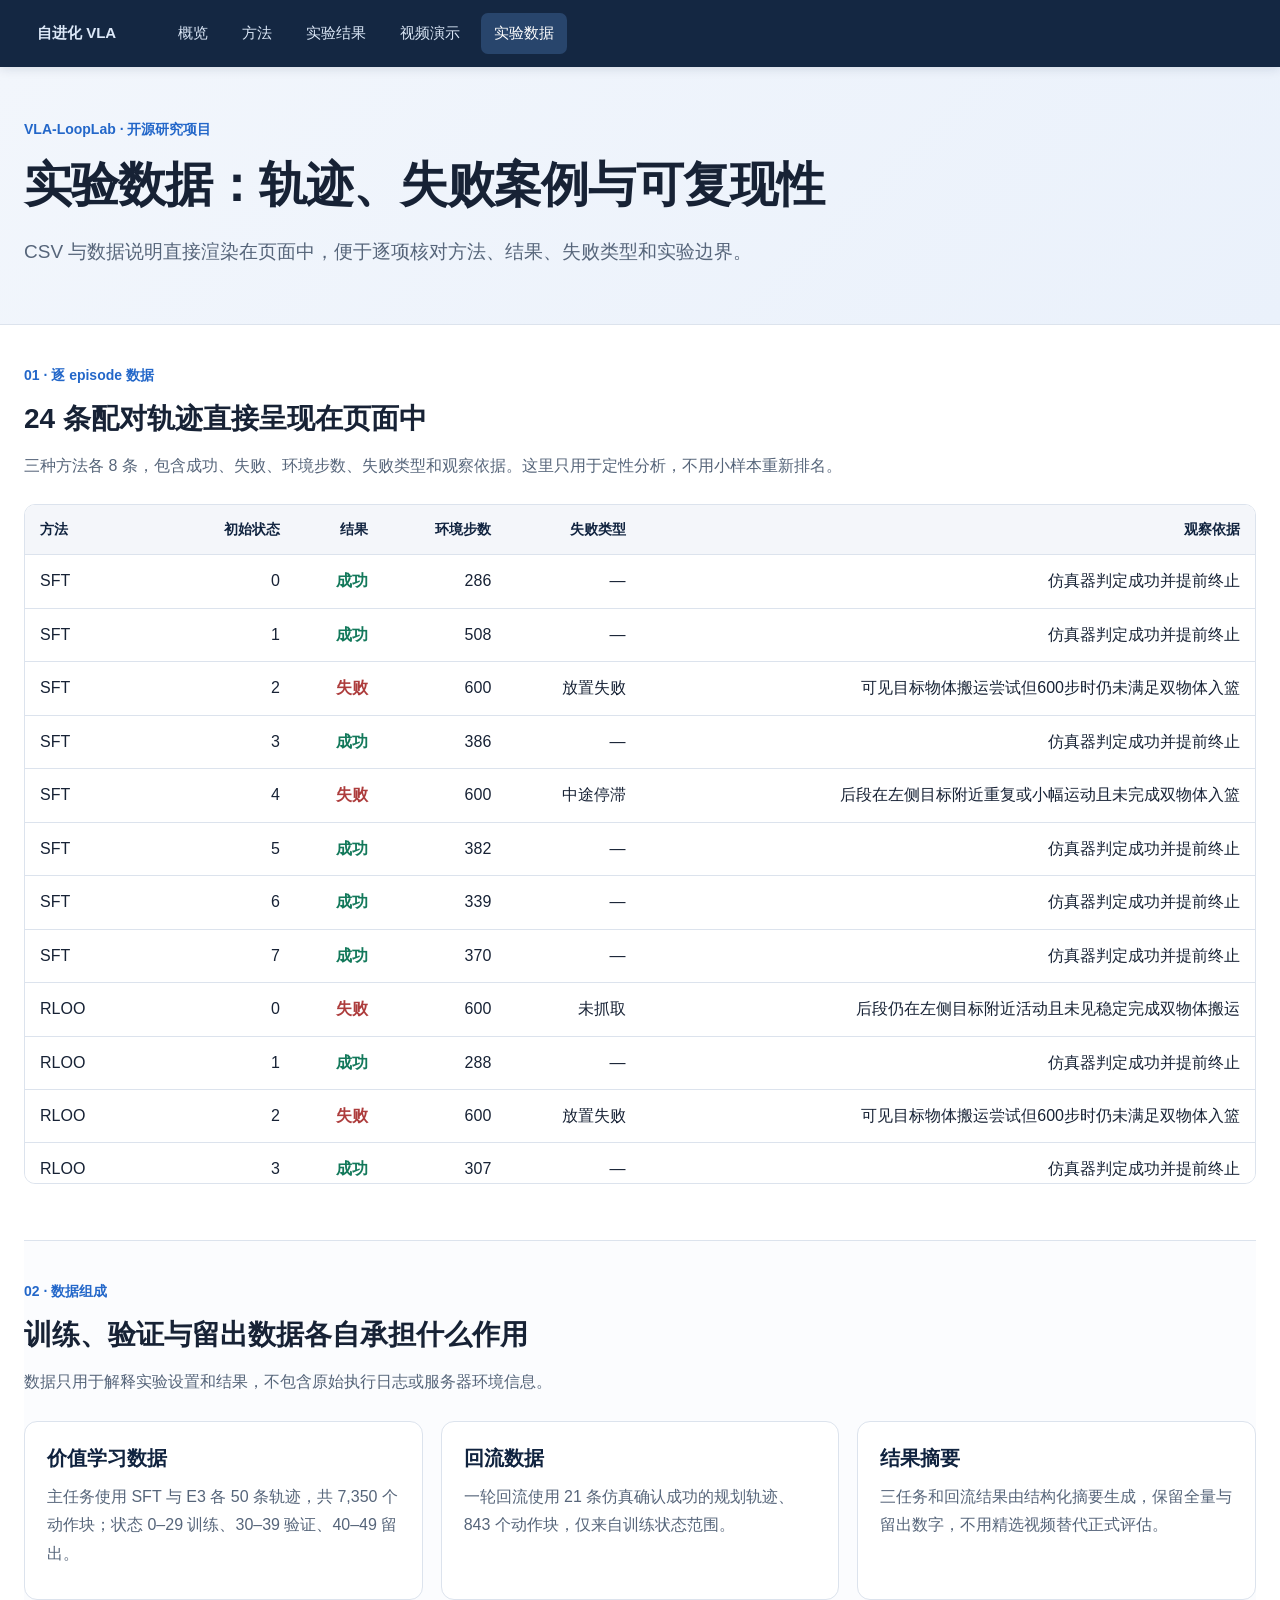
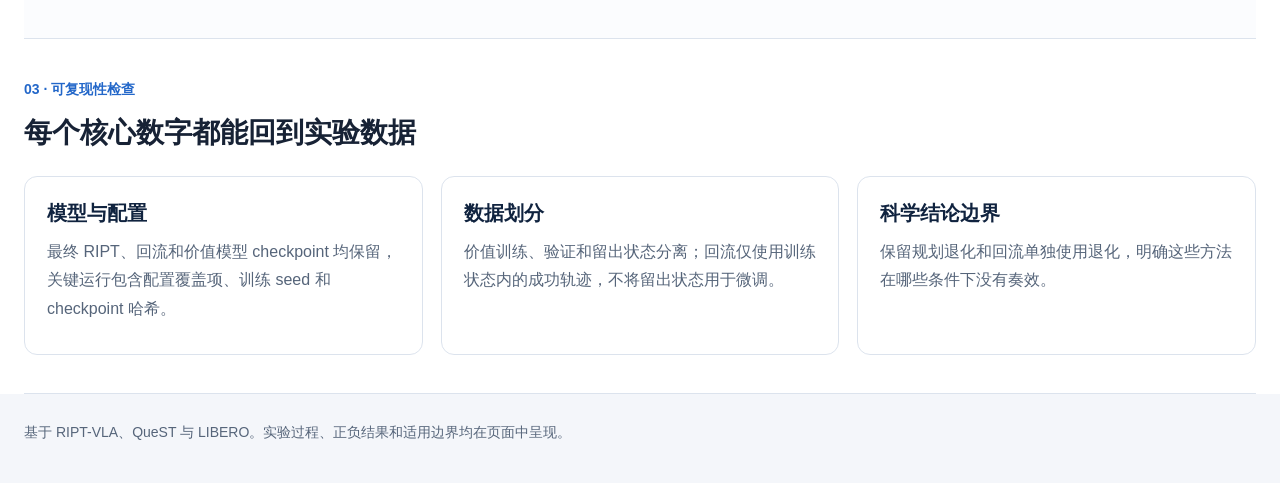
==== data.html @ b2bc3e51 "Initial open-source research release" ====
<!doctype html>
<html lang="zh-CN">
<head>
  <meta charset="utf-8">
  <meta name="viewport" content="width=device-width,initial-scale=1">
  <meta name="description" content="CSV 与数据说明直接渲染在页面中，便于逐项核对方法、结果、失败类型和实验边界。">
  <title>实验数据：轨迹、失败案例与可复现性</title>
  <link rel="stylesheet" href="assets/site.css">
</head>
<body>
<header class="topbar"><nav class="nav" aria-label="页面导航"><a class="brand" href="index.html">自进化 VLA</a><a href="index.html" class="">概览</a><a href="method.html" class="">方法</a><a href="results.html" class="">实验结果</a><a href="demo.html" class="">视频演示</a><a href="data.html" class="active">实验数据</a></nav></header>
<div class="hero"><div class="wrap"><div class="kicker">VLA-LoopLab · 开源研究项目</div><h1>实验数据：轨迹、失败案例与可复现性</h1><p class="lead">CSV 与数据说明直接渲染在页面中，便于逐项核对方法、结果、失败类型和实验边界。</p></div></div>
<main class="wrap">
<section><div class="section-head"><div class="kicker">01 · 逐 episode 数据</div><h2>24 条配对轨迹直接呈现在页面中</h2><p>三种方法各 8 条，包含成功、失败、环境步数、失败类型和观察依据。这里只用于定性分析，不用小样本重新排名。</p></div><div class="table-wrap table-scroll"><table><thead><tr><th>方法</th><th>初始状态</th><th>结果</th><th>环境步数</th><th>失败类型</th><th>观察依据</th></tr></thead><tbody><tr><td>SFT</td><td>0</td><td><span class="good">成功</span></td><td>286</td><td>—</td><td>仿真器判定成功并提前终止</td></tr><tr><td>SFT</td><td>1</td><td><span class="good">成功</span></td><td>508</td><td>—</td><td>仿真器判定成功并提前终止</td></tr><tr><td>SFT</td><td>2</td><td><span class="bad">失败</span></td><td>600</td><td>放置失败</td><td>可见目标物体搬运尝试但600步时仍未满足双物体入篮</td></tr><tr><td>SFT</td><td>3</td><td><span class="good">成功</span></td><td>386</td><td>—</td><td>仿真器判定成功并提前终止</td></tr><tr><td>SFT</td><td>4</td><td><span class="bad">失败</span></td><td>600</td><td>中途停滞</td><td>后段在左侧目标附近重复或小幅运动且未完成双物体入篮</td></tr><tr><td>SFT</td><td>5</td><td><span class="good">成功</span></td><td>382</td><td>—</td><td>仿真器判定成功并提前终止</td></tr><tr><td>SFT</td><td>6</td><td><span class="good">成功</span></td><td>339</td><td>—</td><td>仿真器判定成功并提前终止</td></tr><tr><td>SFT</td><td>7</td><td><span class="good">成功</span></td><td>370</td><td>—</td><td>仿真器判定成功并提前终止</td></tr><tr><td>RLOO</td><td>0</td><td><span class="bad">失败</span></td><td>600</td><td>未抓取</td><td>后段仍在左侧目标附近活动且未见稳定完成双物体搬运</td></tr><tr><td>RLOO</td><td>1</td><td><span class="good">成功</span></td><td>288</td><td>—</td><td>仿真器判定成功并提前终止</td></tr><tr><td>RLOO</td><td>2</td><td><span class="bad">失败</span></td><td>600</td><td>放置失败</td><td>可见目标物体搬运尝试但600步时仍未满足双物体入篮</td></tr><tr><td>RLOO</td><td>3</td><td><span class="good">成功</span></td><td>307</td><td>—</td><td>仿真器判定成功并提前终止</td></tr><tr><td>RLOO</td><td>4</td><td><span class="good">成功</span></td><td>322</td><td>—</td><td>仿真器判定成功并提前终止</td></tr><tr><td>RLOO</td><td>5</td><td><span class="good">成功</span></td><td>335</td><td>—</td><td>仿真器判定成功并提前终止</td></tr><tr><td>RLOO</td><td>6</td><td><span class="good">成功</span></td><td>281</td><td>—</td><td>仿真器判定成功并提前终止</td></tr><tr><td>RLOO</td><td>7</td><td><span class="bad">失败</span></td><td>600</td><td>放置失败</td><td>可见目标物体搬运尝试但600步时仍未满足双物体入篮</td></tr><tr><td>有界 RIPT</td><td>0</td><td><span class="bad">失败</span></td><td>600</td><td>放置失败</td><td>可见目标物体搬运尝试但600步时仍未满足双物体入篮</td></tr><tr><td>有界 RIPT</td><td>1</td><td><span class="good">成功</span></td><td>278</td><td>—</td><td>仿真器判定成功并提前终止</td></tr><tr><td>有界 RIPT</td><td>2</td><td><span class="bad">失败</span></td><td>600</td><td>放置失败</td><td>可见目标物体搬运尝试但600步时仍未满足双物体入篮</td></tr><tr><td>有界 RIPT</td><td>3</td><td><span class="bad">失败</span></td><td>600</td><td>中途停滞</td><td>后段在目标附近持续运动但未完成双物体入篮</td></tr><tr><td>有界 RIPT</td><td>4</td><td><span class="good">成功</span></td><td>441</td><td>—</td><td>仿真器判定成功并提前终止</td></tr><tr><td>有界 RIPT</td><td>5</td><td><span class="bad">失败</span></td><td>600</td><td>中途停滞</td><td>后段在目标附近持续运动但未完成双物体入篮</td></tr><tr><td>有界 RIPT</td><td>6</td><td><span class="good">成功</span></td><td>291</td><td>—</td><td>仿真器判定成功并提前终止</td></tr><tr><td>有界 RIPT</td><td>7</td><td><span class="good">成功</span></td><td>268</td><td>—</td><td>仿真器判定成功并提前终止</td></tr></tbody></table></div></section>
<section id="datasets"><div class="section-head"><div class="kicker">02 · 数据组成</div><h2>训练、验证与留出数据各自承担什么作用</h2><p>数据只用于解释实验设置和结果，不包含原始执行日志或服务器环境信息。</p></div>
<div class="grid three">
  <div class="card"><h3>价值学习数据</h3><p>主任务使用 SFT 与 E3 各 50 条轨迹，共 7,350 个动作块；状态 0–29 训练、30–39 验证、40–49 留出。</p></div>
  <div class="card"><h3>回流数据</h3><p>一轮回流使用 21 条仿真确认成功的规划轨迹、843 个动作块，仅来自训练状态范围。</p></div>
  <div class="card"><h3>结果摘要</h3><p>三任务和回流结果由结构化摘要生成，保留全量与留出数字，不用精选视频替代正式评估。</p></div>
</div></section>
<section><div class="section-head"><div class="kicker">03 · 可复现性检查</div><h2>每个核心数字都能回到实验数据</h2></div>
<div class="grid three">
  <div class="card"><h3>模型与配置</h3><p>最终 RIPT、回流和价值模型 checkpoint 均保留，关键运行包含配置覆盖项、训练 seed 和 checkpoint 哈希。</p></div>
  <div class="card"><h3>数据划分</h3><p>价值训练、验证和留出状态分离；回流仅使用训练状态内的成功轨迹，不将留出状态用于微调。</p></div>
  <div class="card"><h3>科学结论边界</h3><p>保留规划退化和回流单独使用退化，明确这些方法在哪些条件下没有奏效。</p></div>
</div></section>
</main>
<footer class="footer"><div class="wrap">基于 RIPT-VLA、QueST 与 LIBERO。实验过程、正负结果和适用边界均在页面中呈现。</div></footer>
</body>
</html>
---- assets/site.css ----
:root {
  --navy: #10233f;
  --blue: #2367c9;
  --blue-dark: #194f9d;
  --ink: #172235;
  --muted: #56657a;
  --line: #dce3ed;
  --paper: #f4f6fa;
  --soft: #edf4ff;
  --green: #13795b;
  --red: #ad3c3c;
}
* { box-sizing: border-box; }
html { scroll-behavior: smooth; }
body {
  margin: 0;
  color: var(--ink);
  background: #fff;
  font: 16px/1.78 "Microsoft YaHei", "PingFang SC", "Noto Sans CJK SC", "Segoe UI", sans-serif;
}
a { color: var(--blue); text-decoration: none; }
a:hover { text-decoration: underline; }
.topbar {
  position: sticky;
  top: 0;
  z-index: 20;
  background: rgba(16, 35, 63, .98);
  box-shadow: 0 2px 10px rgba(16, 35, 63, .12);
}
.nav {
  max-width: 1320px;
  margin: auto;
  padding: 13px 24px;
  display: flex;
  align-items: center;
  gap: 8px;
}
.brand { color: #fff; font-weight: 700; margin-right: 28px; white-space: nowrap; }
.nav a {
  color: #dce8f8;
  padding: 7px 13px;
  border-radius: 7px;
  white-space: nowrap;
  font-size: 15px;
}
.nav a:hover, .nav a.active { background: #28456c; color: #fff; text-decoration: none; }
.wrap { max-width: 1280px; margin: auto; padding: 0 24px; }
.hero { background: linear-gradient(135deg, #f2f6fc 0%, #eaf1fb 100%); border-bottom: 1px solid var(--line); }
.hero .wrap { padding-top: 50px; padding-bottom: 46px; }
.kicker { color: var(--blue); font-size: 14px; font-weight: 700; margin-bottom: 12px; }
h1 { font-size: clamp(32px, 4.3vw, 48px); line-height: 1.28; letter-spacing: -.02em; margin: 0 0 20px; max-width: 1000px; }
h2 { font-size: 28px; line-height: 1.35; margin: 0 0 14px; }
h3 { font-size: 20px; line-height: 1.45; margin: 0 0 10px; }
h4 { font-size: 17px; margin: 20px 0 8px; }
p { margin: 9px 0; }
.lead { max-width: 980px; color: var(--muted); font-size: 19px; line-height: 1.8; }
.muted { color: var(--muted); }
.small { font-size: 14px; color: var(--muted); }
section { padding: 38px 0; border-bottom: 1px solid var(--line); }
section:nth-child(even) { background: #fbfcfe; }
.section-head { margin-bottom: 24px; }
.section-head p { color: var(--muted); max-width: 960px; }
.grid { display: grid; gap: 18px; }
.two { grid-template-columns: repeat(2, minmax(0, 1fr)); }
.three { grid-template-columns: repeat(3, minmax(0, 1fr)); }
.four { grid-template-columns: repeat(4, minmax(0, 1fr)); }
.card {
  background: #fff;
  border: 1px solid var(--line);
  border-radius: 13px;
  padding: 22px;
}
.card h3 { color: var(--navy); }
.card p { color: var(--muted); }
.emphasis { border-color: #a8c5ee; background: var(--soft); }
.metric { color: var(--navy); font-size: 43px; line-height: 1.15; font-weight: 750; letter-spacing: -.03em; margin: 12px 0 8px; }
.metric small { color: var(--muted); font-size: 15px; font-weight: 500; margin-left: 5px; }
.label { color: var(--blue); font-size: 14px; font-weight: 700; }
.button-row { display: flex; flex-wrap: wrap; gap: 12px; margin-top: 24px; }
.button {
  display: inline-block;
  padding: 10px 18px;
  border-radius: 8px;
  background: var(--blue);
  color: #fff;
  font-weight: 650;
}
.button:hover { background: var(--blue-dark); text-decoration: none; }
.button.secondary { background: #fff; color: var(--navy); border: 1px solid #b9c8dc; }
.button.secondary:hover { background: var(--soft); }
.note {
  border-left: 4px solid #7c9dc8;
  background: var(--paper);
  padding: 17px 20px;
  color: var(--muted);
  border-radius: 0 9px 9px 0;
  margin: 22px 0;
}
.note strong { color: var(--ink); }
.good { color: var(--green); font-weight: 650; }
.bad { color: var(--red); font-weight: 650; }
.figure { margin: 18px 0; }
.figure img { width: 100%; display: block; background: #fff; border: 1px solid var(--line); border-radius: 12px; }
.figure figcaption { color: var(--muted); font-size: 14px; margin-top: 9px; }
.video-shell {
  max-width: 1360px;
  margin: 20px auto;
  padding: 14px;
  background: #0b1527;
  border-radius: 15px;
  box-shadow: 0 10px 30px rgba(16, 35, 63, .15);
}
.video-shell video { display: block; width: 100%; height: auto; background: #0b1527; border-radius: 9px; }
.video-shell h3 { color: #fff; margin: 3px 2px 12px; }
.video-shell p { color: #d5dfed; margin: 12px 2px 2px; }
.video-shell .small { color: #aebdd0; }
.table-wrap { overflow: auto; border: 1px solid var(--line); border-radius: 11px; margin: 18px 0; background: #fff; }
table { width: 100%; border-collapse: collapse; font-variant-numeric: tabular-nums; }
th, td { padding: 12px 15px; text-align: left; border-bottom: 1px solid var(--line); vertical-align: top; }
th { background: var(--paper); color: var(--navy); font-size: 14px; font-weight: 700; white-space: nowrap; }
td:nth-child(n+2), th:nth-child(n+2) { text-align: right; }
td:first-child, th:first-child { text-align: left; }
tr:last-child td { border-bottom: 0; }
tr.highlight td { background: #eff6ff; }
.table-scroll { max-height: 680px; overflow: auto; }
.table-scroll thead th { position: sticky; top: 0; z-index: 1; }
.toc { display: grid; grid-template-columns: repeat(4, minmax(0, 1fr)); gap: 16px; }
.toc a { display: block; border: 1px solid var(--line); border-radius: 11px; padding: 19px; color: var(--navy); background: #fff; }
.toc a:hover { border-color: #8cb0df; background: var(--soft); text-decoration: none; }
.toc strong { display: block; margin-bottom: 7px; font-size: 18px; }
.toc span { color: var(--muted); font-size: 14px; }
details { border: 1px solid var(--line); border-radius: 11px; background: #fff; margin: 14px 0; overflow: hidden; }
summary { cursor: pointer; padding: 16px 20px; color: var(--navy); font-size: 18px; font-weight: 700; background: var(--paper); }
details[open] summary { border-bottom: 1px solid var(--line); }
details .details-body { padding: 8px 22px 20px; }
.doc-content { max-width: 1100px; }
.doc-content h1 { font-size: 29px; margin: 24px 0 16px; }
.doc-content h2 { font-size: 24px; margin: 28px 0 12px; }
.doc-content h3 { font-size: 20px; margin: 24px 0 10px; }
.doc-content h4 { font-size: 17px; }
.doc-content ul, .doc-content ol { padding-left: 25px; }
.doc-content li { margin: 6px 0; }
.doc-content blockquote { margin: 16px 0; padding: 12px 18px; border-left: 4px solid #8ca7c9; background: var(--paper); color: var(--muted); }
.doc-content blockquote p { margin: 4px 0; }
.doc-content code { background: #edf1f6; padding: 2px 5px; border-radius: 4px; font: 14px/1.55 Consolas, "Cascadia Code", monospace; }
.doc-content pre { overflow: auto; padding: 18px; background: #101c2d; color: #e5edf8; border-radius: 10px; }
.doc-content pre code { background: transparent; padding: 0; color: inherit; }
.doc-content img { max-width: 100%; height: auto; }
.doc-content td:nth-child(n+2), .doc-content th:nth-child(n+2) { text-align: left; }
.footer { padding: 26px 0 38px; color: var(--muted); font-size: 14px; background: var(--paper); }
.number-list { counter-reset: item; list-style: none; padding: 0; }
.number-list li { counter-increment: item; position: relative; padding: 10px 0 10px 46px; }
.number-list li::before { content: counter(item); position: absolute; left: 0; top: 9px; width: 29px; height: 29px; display: grid; place-items: center; border-radius: 50%; background: var(--soft); color: var(--blue); font-weight: 700; }
@media (max-width: 980px) {
  .four { grid-template-columns: repeat(2, minmax(0, 1fr)); }
  .toc { grid-template-columns: repeat(2, minmax(0, 1fr)); }
}
@media (max-width: 720px) {
  .nav { padding: 10px 12px; overflow-x: auto; }
  .brand { margin-right: 8px; }
  .nav a { padding: 6px 9px; font-size: 14px; }
  .wrap { padding: 0 16px; }
  .hero .wrap { padding-top: 34px; padding-bottom: 32px; }
  h1 { font-size: 31px; }
  h2 { font-size: 25px; }
  .lead { font-size: 17px; }
  section { padding: 29px 0; }
  .two, .three, .four, .toc { grid-template-columns: 1fr; }
  .card { padding: 18px; }
  .metric { font-size: 38px; }
  .video-shell { padding: 7px; margin: 14px auto; }
  th, td { padding: 10px 9px; font-size: 13px; }
  details .details-body { padding: 7px 15px 16px; }
}
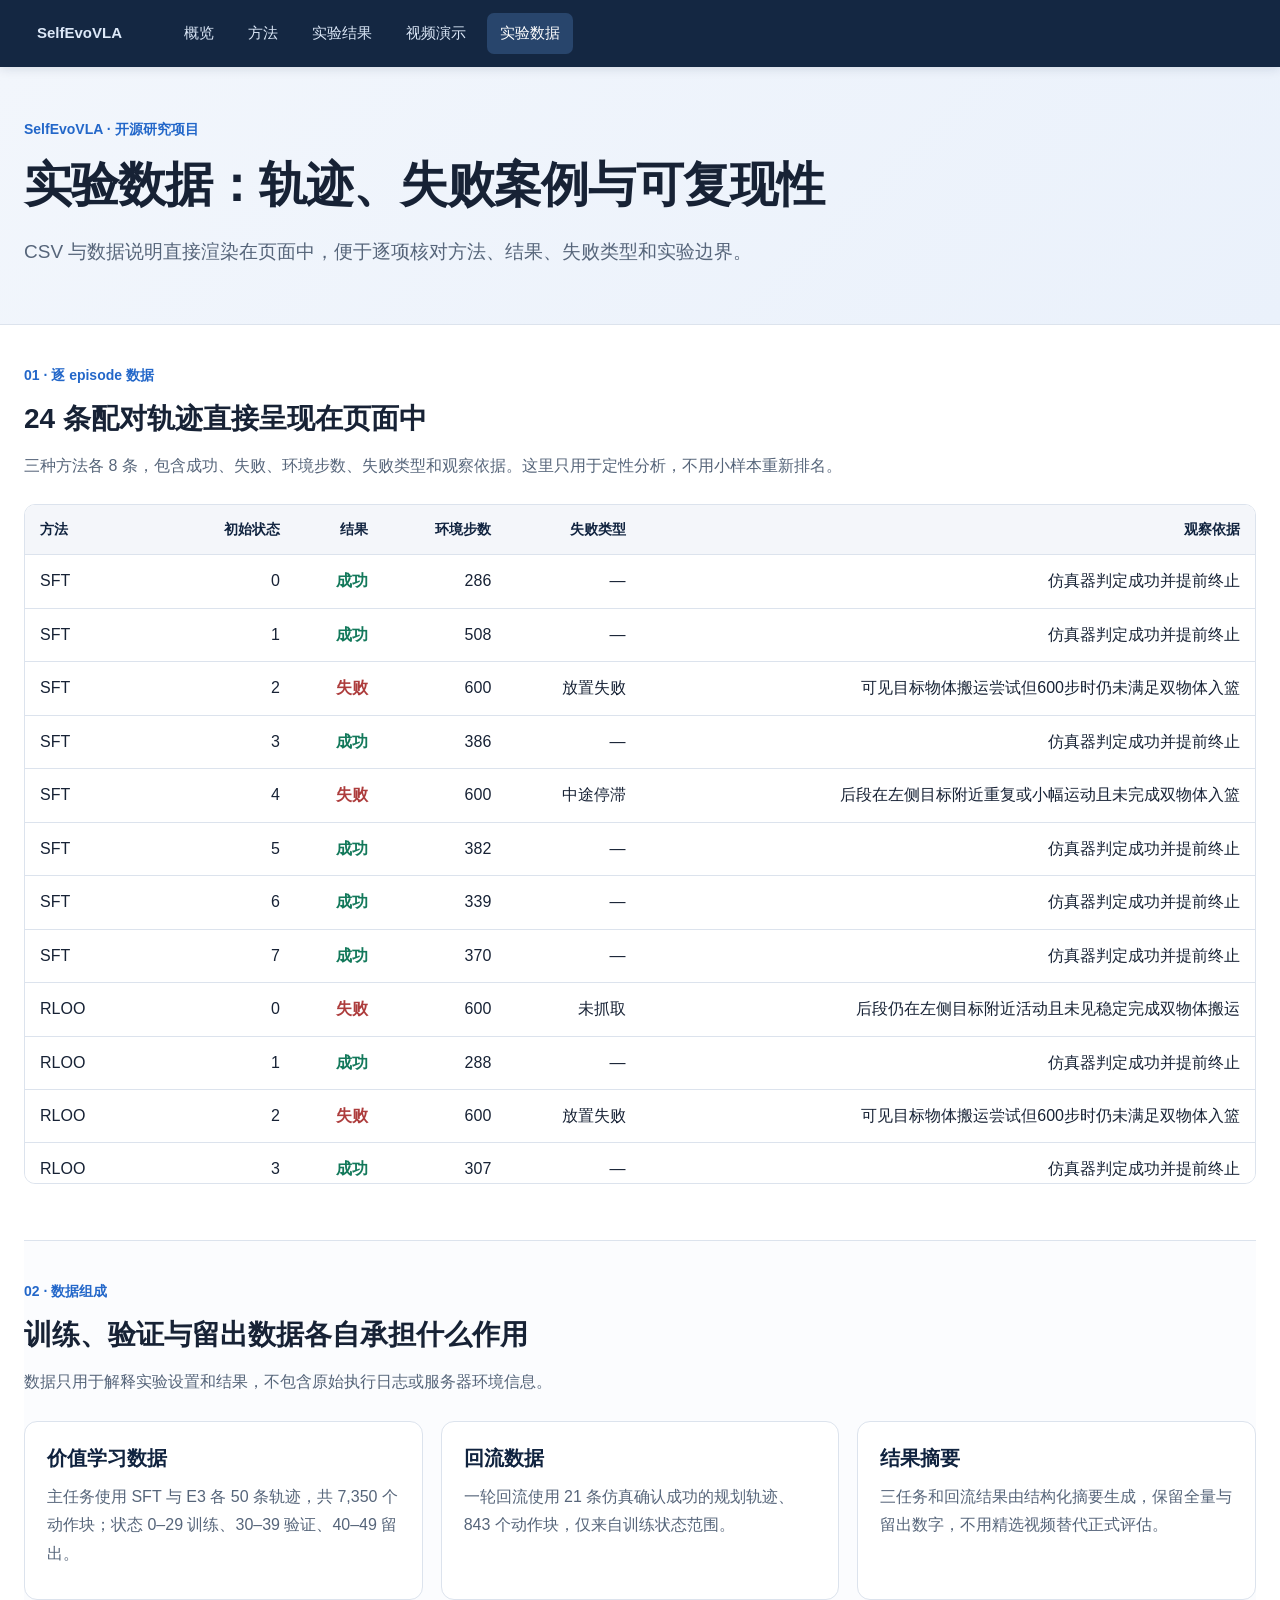
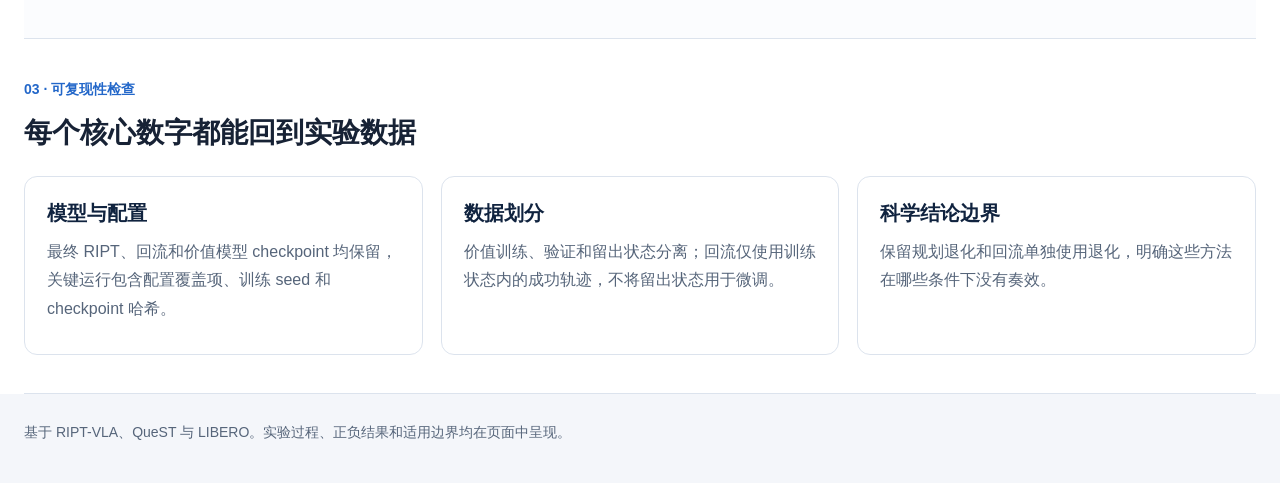
==== commit b31f0e24: "Update project documentation" ====
--- a/data.html
+++ b/data.html
@@ -8,8 +8,8 @@
   <link rel="stylesheet" href="assets/site.css">
 </head>
 <body>
-<header class="topbar"><nav class="nav" aria-label="页面导航"><a class="brand" href="index.html">自进化 VLA</a><a href="index.html" class="">概览</a><a href="method.html" class="">方法</a><a href="results.html" class="">实验结果</a><a href="demo.html" class="">视频演示</a><a href="data.html" class="active">实验数据</a></nav></header>
-<div class="hero"><div class="wrap"><div class="kicker">VLA-LoopLab · 开源研究项目</div><h1>实验数据：轨迹、失败案例与可复现性</h1><p class="lead">CSV 与数据说明直接渲染在页面中，便于逐项核对方法、结果、失败类型和实验边界。</p></div></div>
+<header class="topbar"><nav class="nav" aria-label="页面导航"><a class="brand" href="index.html">SelfEvoVLA</a><a href="index.html" class="">概览</a><a href="method.html" class="">方法</a><a href="results.html" class="">实验结果</a><a href="demo.html" class="">视频演示</a><a href="data.html" class="active">实验数据</a></nav></header>
+<div class="hero"><div class="wrap"><div class="kicker">SelfEvoVLA · 开源研究项目</div><h1>实验数据：轨迹、失败案例与可复现性</h1><p class="lead">CSV 与数据说明直接渲染在页面中，便于逐项核对方法、结果、失败类型和实验边界。</p></div></div>
 <main class="wrap">
 <section><div class="section-head"><div class="kicker">01 · 逐 episode 数据</div><h2>24 条配对轨迹直接呈现在页面中</h2><p>三种方法各 8 条，包含成功、失败、环境步数、失败类型和观察依据。这里只用于定性分析，不用小样本重新排名。</p></div><div class="table-wrap table-scroll"><table><thead><tr><th>方法</th><th>初始状态</th><th>结果</th><th>环境步数</th><th>失败类型</th><th>观察依据</th></tr></thead><tbody><tr><td>SFT</td><td>0</td><td><span class="good">成功</span></td><td>286</td><td>—</td><td>仿真器判定成功并提前终止</td></tr><tr><td>SFT</td><td>1</td><td><span class="good">成功</span></td><td>508</td><td>—</td><td>仿真器判定成功并提前终止</td></tr><tr><td>SFT</td><td>2</td><td><span class="bad">失败</span></td><td>600</td><td>放置失败</td><td>可见目标物体搬运尝试但600步时仍未满足双物体入篮</td></tr><tr><td>SFT</td><td>3</td><td><span class="good">成功</span></td><td>386</td><td>—</td><td>仿真器判定成功并提前终止</td></tr><tr><td>SFT</td><td>4</td><td><span class="bad">失败</span></td><td>600</td><td>中途停滞</td><td>后段在左侧目标附近重复或小幅运动且未完成双物体入篮</td></tr><tr><td>SFT</td><td>5</td><td><span class="good">成功</span></td><td>382</td><td>—</td><td>仿真器判定成功并提前终止</td></tr><tr><td>SFT</td><td>6</td><td><span class="good">成功</span></td><td>339</td><td>—</td><td>仿真器判定成功并提前终止</td></tr><tr><td>SFT</td><td>7</td><td><span class="good">成功</span></td><td>370</td><td>—</td><td>仿真器判定成功并提前终止</td></tr><tr><td>RLOO</td><td>0</td><td><span class="bad">失败</span></td><td>600</td><td>未抓取</td><td>后段仍在左侧目标附近活动且未见稳定完成双物体搬运</td></tr><tr><td>RLOO</td><td>1</td><td><span class="good">成功</span></td><td>288</td><td>—</td><td>仿真器判定成功并提前终止</td></tr><tr><td>RLOO</td><td>2</td><td><span class="bad">失败</span></td><td>600</td><td>放置失败</td><td>可见目标物体搬运尝试但600步时仍未满足双物体入篮</td></tr><tr><td>RLOO</td><td>3</td><td><span class="good">成功</span></td><td>307</td><td>—</td><td>仿真器判定成功并提前终止</td></tr><tr><td>RLOO</td><td>4</td><td><span class="good">成功</span></td><td>322</td><td>—</td><td>仿真器判定成功并提前终止</td></tr><tr><td>RLOO</td><td>5</td><td><span class="good">成功</span></td><td>335</td><td>—</td><td>仿真器判定成功并提前终止</td></tr><tr><td>RLOO</td><td>6</td><td><span class="good">成功</span></td><td>281</td><td>—</td><td>仿真器判定成功并提前终止</td></tr><tr><td>RLOO</td><td>7</td><td><span class="bad">失败</span></td><td>600</td><td>放置失败</td><td>可见目标物体搬运尝试但600步时仍未满足双物体入篮</td></tr><tr><td>有界 RIPT</td><td>0</td><td><span class="bad">失败</span></td><td>600</td><td>放置失败</td><td>可见目标物体搬运尝试但600步时仍未满足双物体入篮</td></tr><tr><td>有界 RIPT</td><td>1</td><td><span class="good">成功</span></td><td>278</td><td>—</td><td>仿真器判定成功并提前终止</td></tr><tr><td>有界 RIPT</td><td>2</td><td><span class="bad">失败</span></td><td>600</td><td>放置失败</td><td>可见目标物体搬运尝试但600步时仍未满足双物体入篮</td></tr><tr><td>有界 RIPT</td><td>3</td><td><span class="bad">失败</span></td><td>600</td><td>中途停滞</td><td>后段在目标附近持续运动但未完成双物体入篮</td></tr><tr><td>有界 RIPT</td><td>4</td><td><span class="good">成功</span></td><td>441</td><td>—</td><td>仿真器判定成功并提前终止</td></tr><tr><td>有界 RIPT</td><td>5</td><td><span class="bad">失败</span></td><td>600</td><td>中途停滞</td><td>后段在目标附近持续运动但未完成双物体入篮</td></tr><tr><td>有界 RIPT</td><td>6</td><td><span class="good">成功</span></td><td>291</td><td>—</td><td>仿真器判定成功并提前终止</td></tr><tr><td>有界 RIPT</td><td>7</td><td><span class="good">成功</span></td><td>268</td><td>—</td><td>仿真器判定成功并提前终止</td></tr></tbody></table></div></section>
 <section id="datasets"><div class="section-head"><div class="kicker">02 · 数据组成</div><h2>训练、验证与留出数据各自承担什么作用</h2><p>数据只用于解释实验设置和结果，不包含原始执行日志或服务器环境信息。</p></div>
